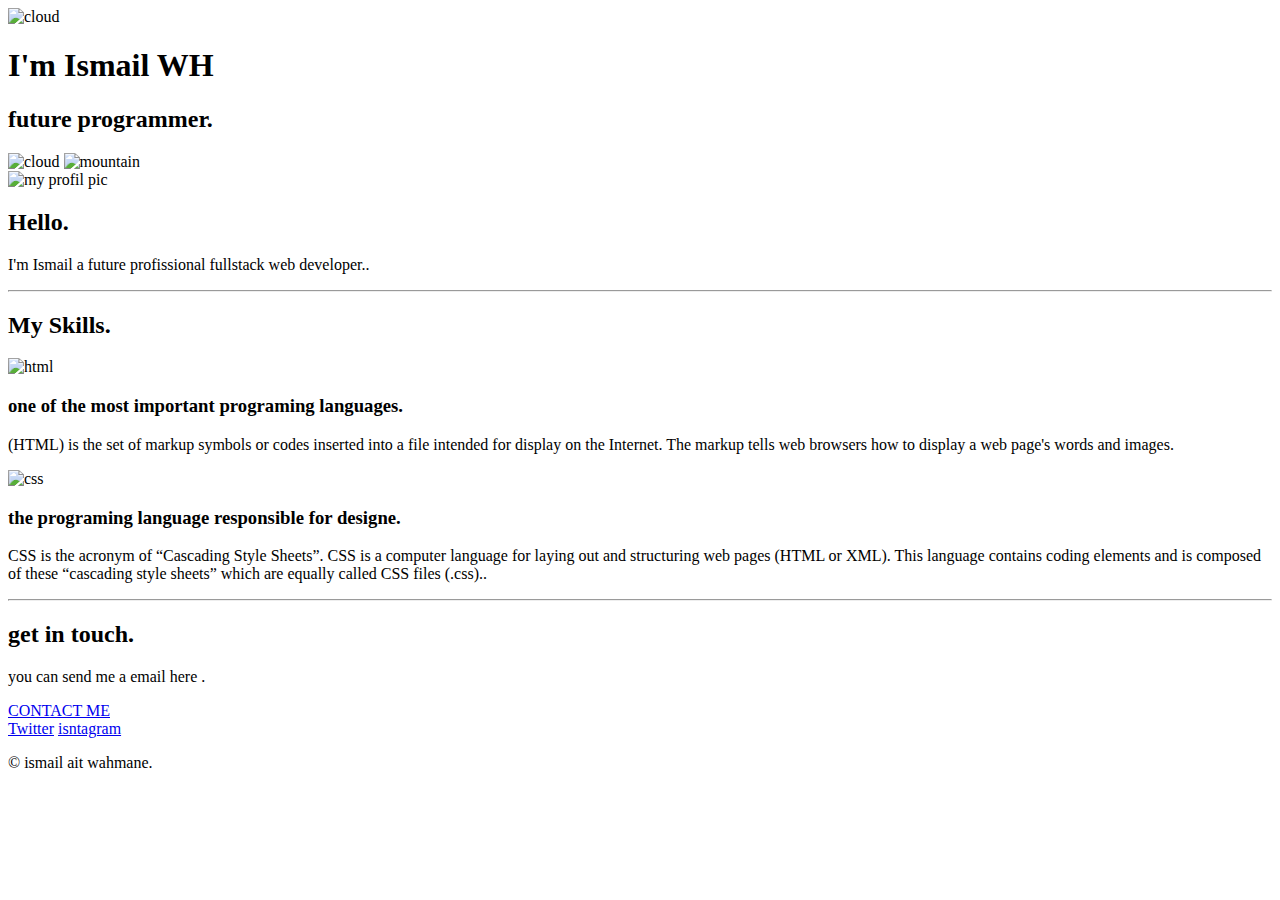
==== index.html @ 8d906e24 "added a initial file" ====
<!DOCTYPE html>
<html lang="en" dir="ltr">

<head>
  <meta charset="utf-8">
  <title>Ismail WAHMAN</title>

  <link rel="icon" href="images/favicon (1).ico">
  <link rel="preconnect" href="https://fonts.gstatic.com" crossorigin>
  <link href="https://fonts.googleapis.com/css2?family=Merriweather&family=Montserrat:wght@100;400;900&family=Oswald&family=Sacramento&family=Ubuntu&display=swap" rel="stylesheet">
  <link rel="stylesheet" href="css folder/style.css">
</head>

<body>
  <div class="top-container">

    <img class="top-cloud" src="images/cloud.png" alt="cloud">
    <h1>I'm Ismail WH</h1>
    <h2>future programmer.</h2>
    <img class="bottom-cloud" src="images/cloud.png" alt="cloud">
    <img src="images/mountain.png" alt="mountain">
  </div>
  <div class="middle-container">
    <div class="profile">
      <img height="200px" class="my-pic" src="images/my pic.jpg" alt="my profil pic">
      <h2>Hello.</h2>
      <p>I'm Ismail a future profissional fullstack web developer..</p>
    </div>
    <hr>
    <div class="skills">
      <h2>My Skills.</h2>
      <div class="skill-row">
        <img height="200px" class="html-pic" src="images/html.png" alt="html">
        <h3>one of the most important programing languages.</h3>
        <p>(HTML) is the set of markup symbols or codes inserted into a file intended for display on the Internet. The markup tells web browsers how to display a web page's words and images.</p>
      </div>

      <div class="skill-row">
        <img height="200px" class="css-pic" src="images/css.png" alt="css">
        <h3>the programing language responsible for designe.</h3>
        <p>CSS is the acronym of “Cascading Style Sheets”.

CSS is a computer language for laying out and structuring web pages (HTML or XML).

This language contains coding elements and is composed of these “cascading style sheets” which are equally called CSS files (.css)..</p>
      </div>
    </div>
    <hr>
    <div class="contact-me">
      <h2>get in touch.</h2>
      <p class="contact-message">you can send me a email here .</p>

      <a class="btn" href="mailto:wahman1912@gmail.com">CONTACT ME</a>
    </div>
  </div>


  <div class="bottom-container">

    <a class="footer-link" href=</a>
      <a class="footer-link" href="https://twitter.com/wh_ismail">Twitter</a>
      <a class="footer-link" href="https://www.instagram.com/the_woo19/">isntagram</a>
      <p class="bbb">© ismail ait wahmane.</p>
  </div>




</body>

</html>
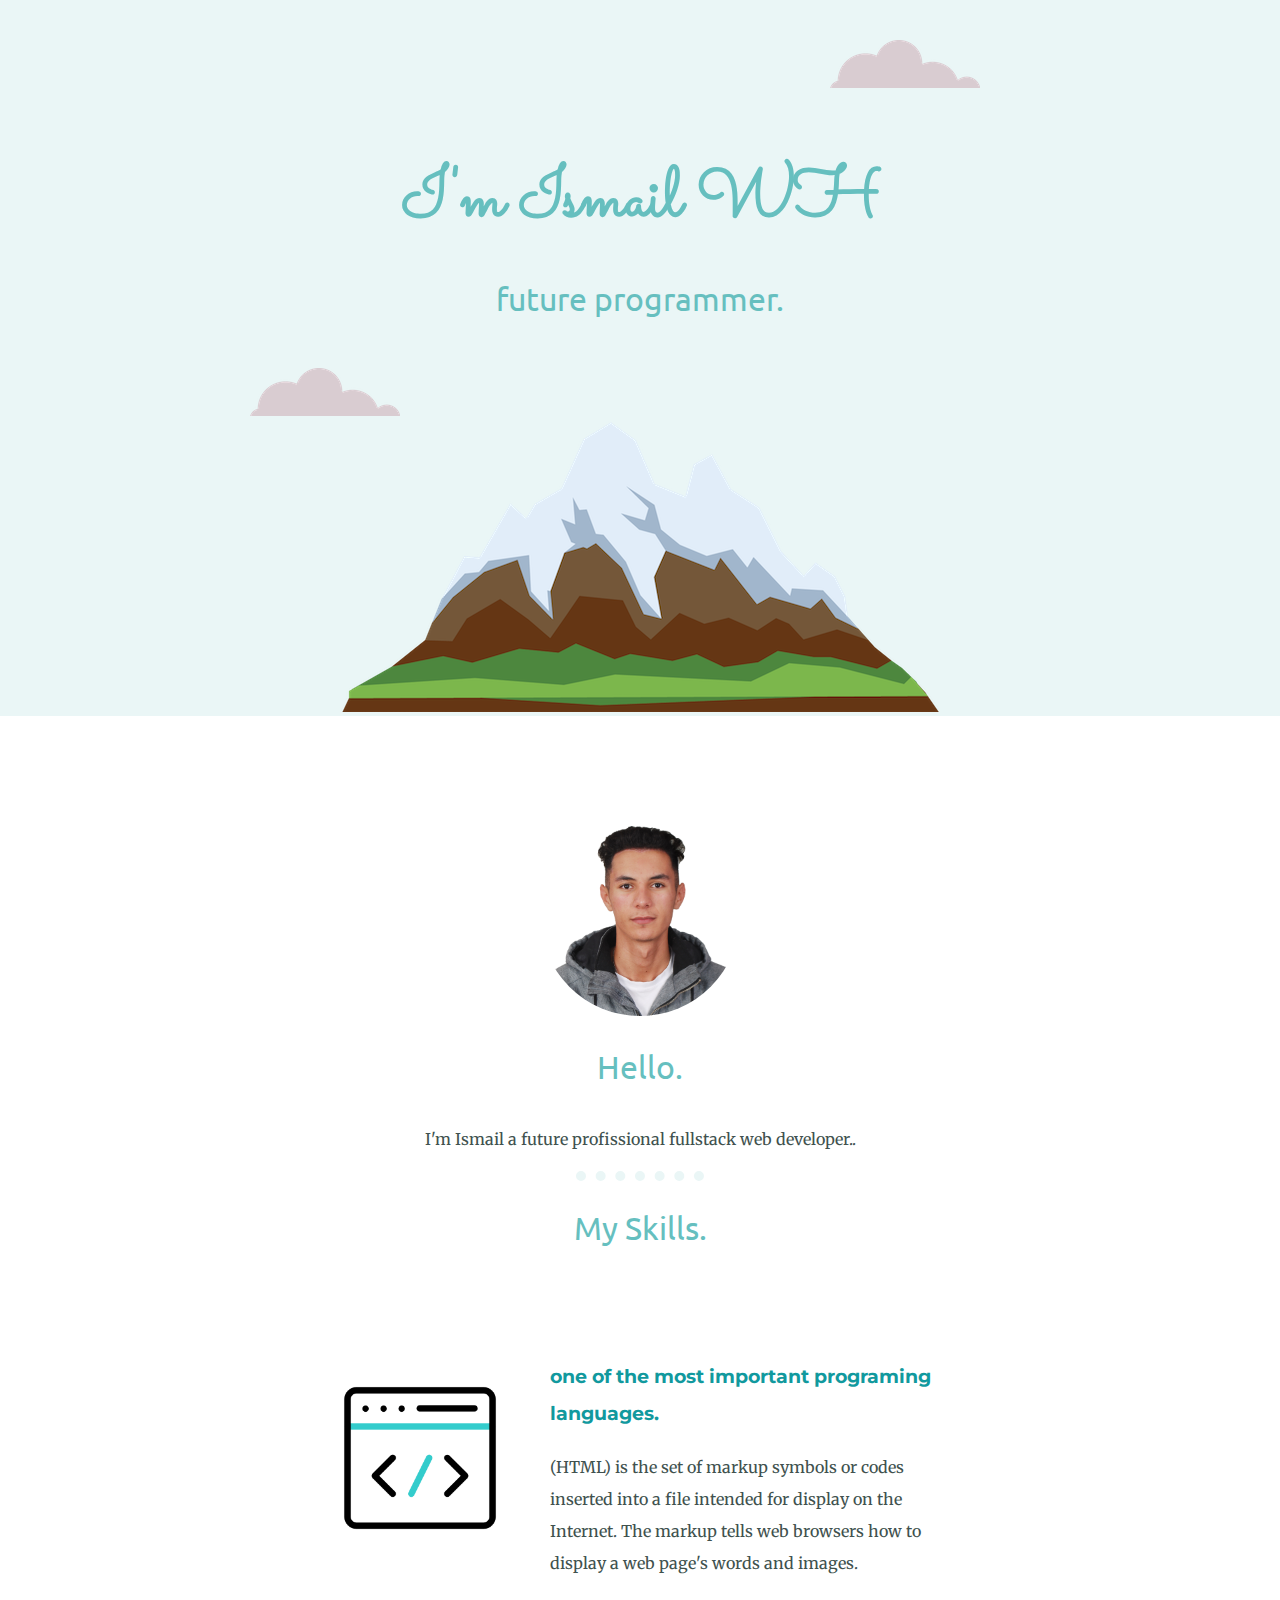
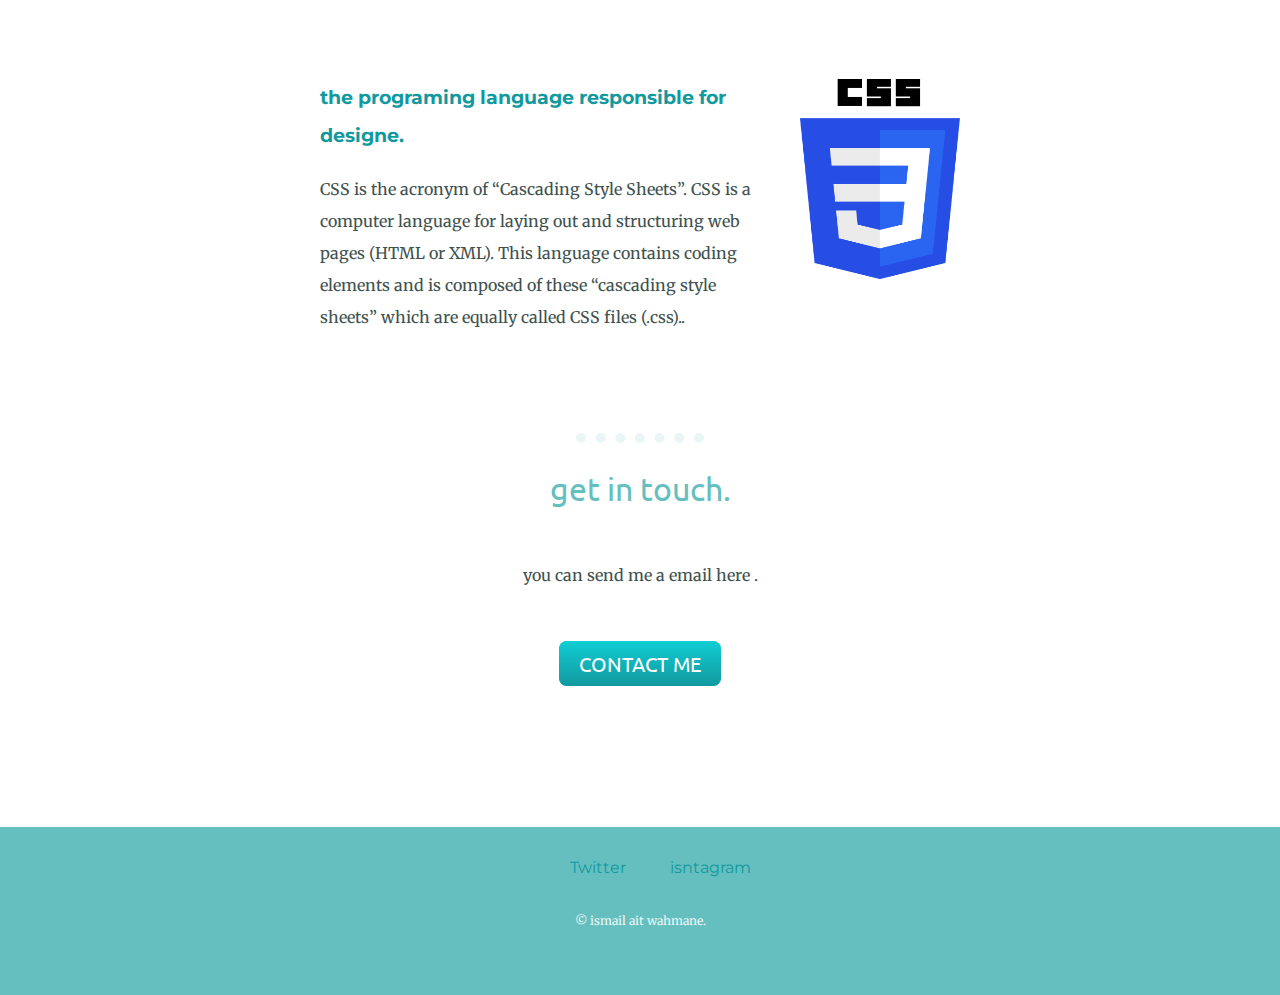
==== commit 173d36c5: "Update index.html" ====
--- a/index.html
+++ b/index.html
@@ -8,21 +8,21 @@
   <link rel="icon" href="images/favicon (1).ico">
   <link rel="preconnect" href="https://fonts.gstatic.com" crossorigin>
   <link href="https://fonts.googleapis.com/css2?family=Merriweather&family=Montserrat:wght@100;400;900&family=Oswald&family=Sacramento&family=Ubuntu&display=swap" rel="stylesheet">
-  <link rel="stylesheet" href="css folder/style.css">
+  <link rel="stylesheet" href="style.css">
 </head>
 
 <body>
   <div class="top-container">
 
-    <img class="top-cloud" src="images/cloud.png" alt="cloud">
+    <img class="top-cloud" src="cloud.png" alt="cloud">
     <h1>I'm Ismail WH</h1>
     <h2>future programmer.</h2>
-    <img class="bottom-cloud" src="images/cloud.png" alt="cloud">
-    <img src="images/mountain.png" alt="mountain">
+    <img class="bottom-cloud" src="cloud.png" alt="cloud">
+    <img src="mountain.png" alt="mountain">
   </div>
   <div class="middle-container">
     <div class="profile">
-      <img height="200px" class="my-pic" src="images/my pic.jpg" alt="my profil pic">
+      <img height="200px" class="my-pic" src="my pic.jpg" alt="my profil pic">
       <h2>Hello.</h2>
       <p>I'm Ismail a future profissional fullstack web developer..</p>
     </div>
@@ -30,13 +30,13 @@
     <div class="skills">
       <h2>My Skills.</h2>
       <div class="skill-row">
-        <img height="200px" class="html-pic" src="images/html.png" alt="html">
+        <img height="200px" class="html-pic" src="html.png" alt="html">
         <h3>one of the most important programing languages.</h3>
         <p>(HTML) is the set of markup symbols or codes inserted into a file intended for display on the Internet. The markup tells web browsers how to display a web page's words and images.</p>
       </div>
 
       <div class="skill-row">
-        <img height="200px" class="css-pic" src="images/css.png" alt="css">
+        <img height="200px" class="css-pic" src="css.png" alt="css">
         <h3>the programing language responsible for designe.</h3>
         <p>CSS is the acronym of “Cascading Style Sheets”.
 
--- a/style.css
+++ b/style.css
@@ -0,0 +1,134 @@
+body {
+  margin: 0;
+  text-align: center;
+  font-family: 'merriweather', serif;
+  color: #40514E;
+}
+p{
+    line-height: 2;
+}
+
+h1 {
+  margin: 50px auto 0 auto;
+  font-family: 'Sacramento', cursive;
+  font-size: 4.375rem;
+  color: #66BFBF;
+
+}
+
+h2 {
+  font-family: 'Ubuntu', sans-serif;
+  font-weight: normal;
+  font-size: 2rem;
+  color: #66BFBF;
+  padding-bottom: 10px;
+}
+
+h3 {
+  font-family: 'montserrat', sans-serif;
+  color:#11999E;
+}
+
+a {
+  color: #11999E;
+  font-family: 'montserrat', sans-serif;
+  text-decoration: none;
+  margin: 10px 20px;
+}
+a:hover  {
+  color:#EAF6F6;
+}
+hr{
+  border-style: dotted none none;
+  border-color: #EAF6F6;
+  border-width: 10px;
+  width: 10%;
+}
+
+.bbb{
+  color:#EAF6F6;
+  font-size: 0.75rem;
+  padding: 20px 0 ;
+}
+.top-container {
+  background-color: #EAF6F6;
+  position: relative;
+  padding-top: 100px;
+}
+.middle-container{
+  margin: 100px 0;
+}
+
+.bottom-cloud {
+  position: absolute;
+  bottom: 300px;
+  left: 250px;
+}
+
+.top-cloud {
+  position: absolute;
+  right: 300px;
+  top: 40px;
+}
+
+.skill-row {
+  width: 50%;
+  margin: 100px auto 100px auto;
+  text-align: left;
+  line-height: 2;
+}
+
+.html-pic {
+  border-radius: 50%;
+  float: left;
+  margin-right: 30px;
+}
+
+.css-pic {
+  width: 25%;
+  float: right;
+    margin-left:30px;
+}
+
+
+.my-pic {
+  border-radius: 50%;
+}
+.bottom-container{
+background-color: #66BFBF;
+position:  relative;
+top: 50px;
+padding: 30px;
+
+}
+
+.contact-message{
+
+  margin: 40px auto 60px;
+}
+.btn {
+  background: #11cdd4;
+  background-image: -webkit-linear-gradient(top, #11cdd4, #11999e);
+  background-image: -moz-linear-gradient(top, #11cdd4, #11999e);
+  background-image: -ms-linear-gradient(top, #11cdd4, #11999e);
+  background-image: -o-linear-gradient(top, #11cdd4, #11999e);
+  background-image: linear-gradient(to bottom, #11cdd4, #11999e);
+  -webkit-border-radius: 8;
+  -moz-border-radius: 8;
+  border-radius: 8px;
+  font-family: 'Ubuntu', sans-serif;
+  color: #ffffff;
+  font-size: 20px;
+  padding: 10px 20px 10px 20px;
+  text-decoration: none;
+}
+
+.btn:hover {
+  background: #30e3cb;
+  background-image: -webkit-linear-gradient(top, #30e3cb, #2bc4ad);
+  background-image: -moz-linear-gradient(top, #30e3cb, #2bc4ad);
+  background-image: -ms-linear-gradient(top, #30e3cb,#2bc4ad);
+  background-image: -o-linear-gradient(top, #30e3cb, #2bc4ad);
+  background-image: linear-gradient(to bottom, #30e3cb, #2bc4ad);
+  text-decoration: none;
+}
